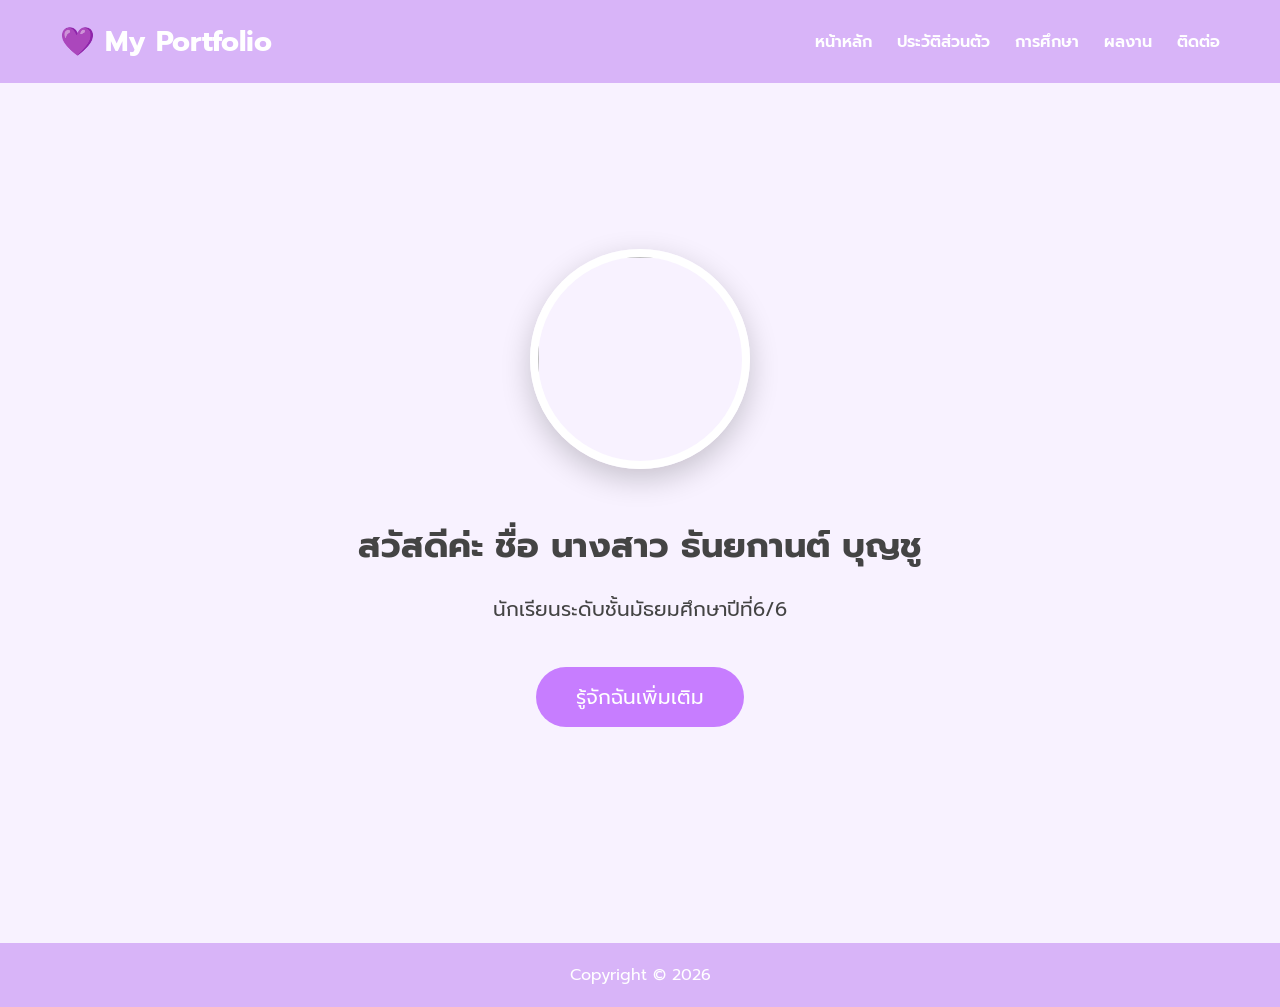
==== index.html @ d2cc7e20 "Update index.html" ====
<!DOCTYPE html>
<html lang="th">
<head>
<meta charset="UTF-8">
<meta name="viewport" content="width=device-width, initial-scale=1.0">
<title>Portfolio | Home</title>
<link rel="preconnect" href="https://fonts.googleapis.com">
<link rel="preconnect" href="https://fonts.gstatic.com" crossorigin>
<link href="https://fonts.googleapis.com/css2?family=Prompt:wght@300;400;600;700&display=swap" rel="stylesheet">
<link rel="stylesheet" href="css/style.css">
</head>
<body>
<header>
<nav class="navbar">
<div class="logo">
💜 My Portfolio
</div>
<ul>
<li><a href="index.html">หน้าหลัก</a></li>
<li><a href="about.html">ประวัติส่วนตัว</a></li>
<li><a href="education.html">การศึกษา</a></li>
<li><a href="projects.html">ผลงาน</a></li>
<li><a href="contact.html">ติดต่อ</a></li>
</ul>
</nav>
</header>
<section class="hero">
<img src="images/profile.jpg" class="profile">
<h2>สวัสดีค่ะ ชื่อ นางสาว ธันยกานต์ บุญชู</h2>
<p>
นักเรียนระดับชั้นมัธยมศึกษาปีที่6/6 
</p>
<a href="about.html" class="button">
รู้จักฉันเพิ่มเติม
</a>
</section>
<footer>
Copyright © 2026
</footer>
<script src="js/script.js"></script>
</body>
</html>
---- css/style.css ----
*{
margin:0;
padding:0;
box-sizing:border-box;
font-family:"Prompt",sans-serif;
}

body{

background:#F8F2FF;

color:#444;

}

.navbar{

display:flex;

justify-content:space-between;

align-items:center;

padding:20px 60px;

background:#D8B4F8;

position:sticky;

top:0;

}

.logo{

font-size:28px;

font-weight:bold;

color:white;

}

.navbar ul{

display:flex;

list-style:none;

}

.navbar li{

margin-left:25px;

}

.navbar a{

text-decoration:none;

color:white;

font-weight:600;

transition:.3s;

}

.navbar a:hover{

color:#5E2B97;

}

.hero{

height:90vh;

display:flex;

flex-direction:column;

justify-content:center;

align-items:center;

text-align:center;

padding:20px;

}

.profile{

width:220px;

height:220px;

border-radius:50%;

border:8px solid white;

box-shadow:0 10px 30px rgba(0,0,0,.2);

margin-bottom:30px;

}

.hero h1{

font-size:55px;

color:#7B2CBF;

}

.hero h2{

margin:20px;

font-size:35px;

}

.hero p{

width:700px;

max-width:90%;

font-size:20px;

line-height:35px;

margin-bottom:40px;

}

.button{

background:#C77DFF;

padding:15px 40px;

border-radius:50px;

color:white;

text-decoration:none;

font-size:20px;

transition:.3s;

}

.button:hover{

background:#9D4EDD;

transform:scale(1.05);

}

footer{

background:#D8B4F8;

padding:20px;

text-align:center;

color:white;

margin-top:50px;

}

@media(max-width:768px){

.navbar{

flex-direction:column;

}

.navbar ul{

margin-top:20px;

flex-direction:column;

text-align:center;

}

.navbar li{

margin:10px;

}

.hero h1{

font-size:40px;

}

.hero h2{

font-size:25px;

}

}
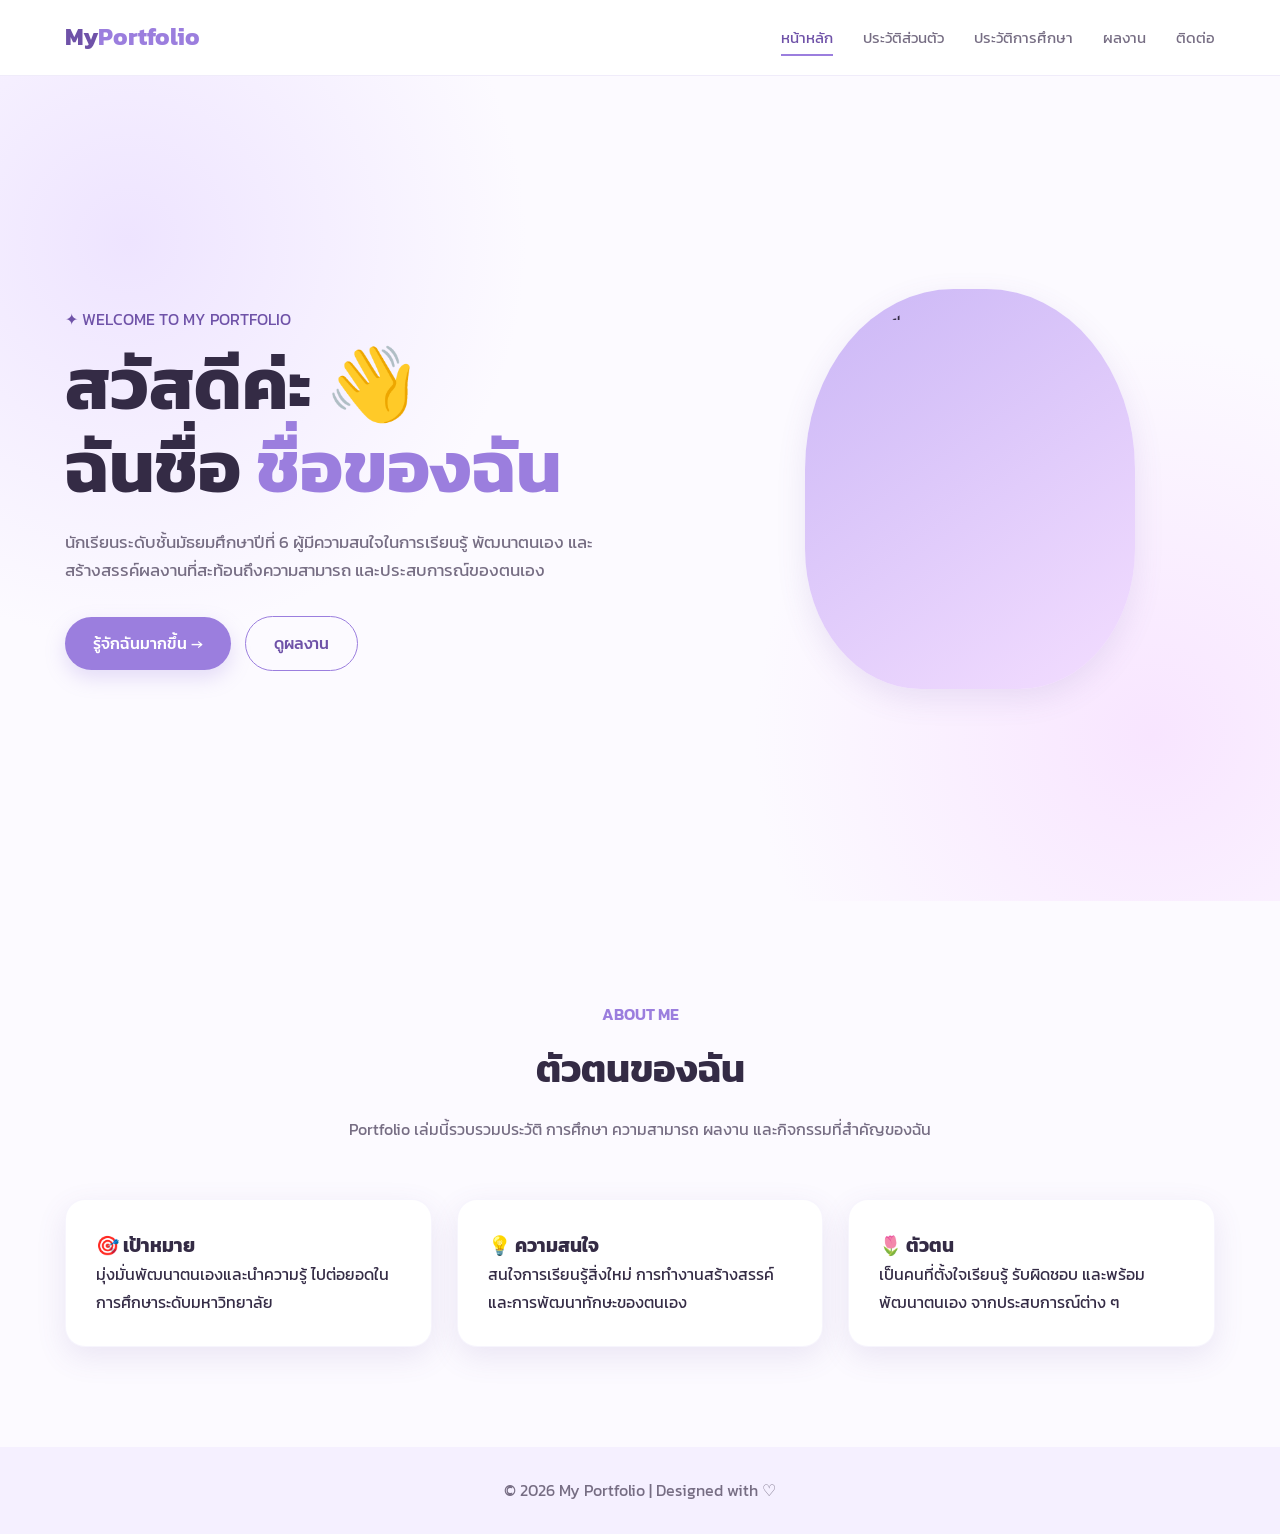
==== commit b26ebcb9: "Update index.html" ====
--- a/index.html
+++ b/index.html
@@ -1,42 +1,255 @@
 <!DOCTYPE html>
 <html lang="th">
+
 <head>
-<meta charset="UTF-8">
-<meta name="viewport" content="width=device-width, initial-scale=1.0">
-<title>Portfolio | Home</title>
-<link rel="preconnect" href="https://fonts.googleapis.com">
-<link rel="preconnect" href="https://fonts.gstatic.com" crossorigin>
-<link href="https://fonts.googleapis.com/css2?family=Prompt:wght@300;400;600;700&display=swap" rel="stylesheet">
-<link rel="stylesheet" href="css/style.css">
+
+    <meta charset="UTF-8">
+
+    <meta
+        name="viewport"
+        content="width=device-width, initial-scale=1.0"
+    >
+
+    <title>Portfolio | ชื่อของฉัน</title>
+
+    <link
+        rel="stylesheet"
+        href="css/style.css"
+    >
+
 </head>
+
+
 <body>
-<header>
-<nav class="navbar">
-<div class="logo">
-💜 My Portfolio
-</div>
-<ul>
-<li><a href="index.html">หน้าหลัก</a></li>
-<li><a href="about.html">ประวัติส่วนตัว</a></li>
-<li><a href="education.html">การศึกษา</a></li>
-<li><a href="projects.html">ผลงาน</a></li>
-<li><a href="contact.html">ติดต่อ</a></li>
-</ul>
-</nav>
+
+
+<!-- ==========================
+     NAVBAR
+=========================== -->
+
+<header class="navbar">
+
+    <div class="container nav-container">
+
+        <a href="index.html" class="logo">
+            My<span>Portfolio</span>
+        </a>
+
+        <ul class="nav-menu">
+
+            <li>
+                <a href="index.html" class="active">
+                    หน้าหลัก
+                </a>
+            </li>
+
+            <li>
+                <a href="profile.html">
+                    ประวัติส่วนตัว
+                </a>
+            </li>
+
+            <li>
+                <a href="education.html">
+                    ประวัติการศึกษา
+                </a>
+            </li>
+
+            <li>
+                <a href="activities.html">
+                    ผลงาน
+                </a>
+            </li>
+
+            <li>
+                <a href="contact.html">
+                    ติดต่อ
+                </a>
+            </li>
+
+        </ul>
+
+    </div>
+
 </header>
+
+
+<!-- ==========================
+     HERO
+=========================== -->
+
+<main>
+
 <section class="hero">
-<img src="images/profile.jpg" class="profile">
-<h2>สวัสดีค่ะ ชื่อ นางสาว ธันยกานต์ บุญชู</h2>
-<p>
-นักเรียนระดับชั้นมัธยมศึกษาปีที่6/6 
-</p>
-<a href="about.html" class="button">
-รู้จักฉันเพิ่มเติม
-</a>
+
+    <div class="container hero-container">
+
+
+        <!-- TEXT -->
+
+        <div class="hero-text">
+
+            <p class="hero-subtitle">
+                ✦ WELCOME TO MY PORTFOLIO
+            </p>
+
+            <h1 class="hero-title">
+
+                สวัสดีค่ะ 👋
+                <br>
+
+                ฉันชื่อ
+                <span>ชื่อของฉัน</span>
+
+            </h1>
+
+            <p class="hero-description">
+
+                นักเรียนระดับชั้นมัธยมศึกษาปีที่ 6
+                ผู้มีความสนใจในการเรียนรู้ พัฒนาตนเอง
+                และสร้างสรรค์ผลงานที่สะท้อนถึงความสามารถ
+                และประสบการณ์ของตนเอง
+
+            </p>
+
+
+            <div>
+
+                <a
+                    href="profile.html"
+                    class="btn"
+                >
+                    รู้จักฉันมากขึ้น →
+                </a>
+
+
+                <a
+                    href="activities.html"
+                    class="btn btn-outline"
+                >
+                    ดูผลงาน
+                </a>
+
+            </div>
+
+        </div>
+
+
+        <!-- PROFILE IMAGE -->
+
+        <div class="hero-image">
+
+            <div class="profile-frame">
+
+                <img
+                    src="images/profile.jpg"
+                    alt="รูปโปรไฟล์"
+                >
+
+            </div>
+
+        </div>
+
+
+    </div>
+
 </section>
+
+
+<!-- ==========================
+     ABOUT PREVIEW
+=========================== -->
+
+<section>
+
+    <div class="container">
+
+        <div class="section-header">
+
+            <span class="section-label">
+                ABOUT ME
+            </span>
+
+            <h2 class="section-title">
+                ตัวตนของฉัน
+            </h2>
+
+            <p class="section-description">
+
+                Portfolio เล่มนี้รวบรวมประวัติ
+                การศึกษา ความสามารถ ผลงาน
+                และกิจกรรมที่สำคัญของฉัน
+
+            </p>
+
+        </div>
+
+
+        <div class="grid-3">
+
+
+            <div class="card">
+
+                <h3>🎯 เป้าหมาย</h3>
+
+                <p>
+                    มุ่งมั่นพัฒนาตนเองและนำความรู้
+                    ไปต่อยอดในการศึกษาระดับมหาวิทยาลัย
+                </p>
+
+            </div>
+
+
+            <div class="card">
+
+                <h3>💡 ความสนใจ</h3>
+
+                <p>
+                    สนใจการเรียนรู้สิ่งใหม่
+                    การทำงานสร้างสรรค์
+                    และการพัฒนาทักษะของตนเอง
+                </p>
+
+            </div>
+
+
+            <div class="card">
+
+                <h3>🌷 ตัวตน</h3>
+
+                <p>
+                    เป็นคนที่ตั้งใจเรียนรู้
+                    รับผิดชอบ และพร้อมพัฒนาตนเอง
+                    จากประสบการณ์ต่าง ๆ
+                </p>
+
+            </div>
+
+
+        </div>
+
+    </div>
+
+</section>
+
+
+</main>
+
+
+<!-- ==========================
+     FOOTER
+=========================== -->
+
 <footer>
-Copyright © 2026
+
+    <p>
+        © 2026 My Portfolio
+        | Designed with ♡
+    </p>
+
 </footer>
-<script src="js/script.js"></script>
+
+
 </body>
+
 </html>
--- a/css/style.css
+++ b/css/style.css
@@ -1,216 +1,659 @@
-*{
-margin:0;
-padding:0;
-box-sizing:border-box;
-font-family:"Prompt",sans-serif;
-}
-
-body{
-
-background:#F8F2FF;
-
-color:#444;
-
-}
-
-.navbar{
-
-display:flex;
-
-justify-content:space-between;
-
-align-items:center;
-
-padding:20px 60px;
-
-background:#D8B4F8;
-
-position:sticky;
-
-top:0;
-
-}
-
-.logo{
-
-font-size:28px;
-
-font-weight:bold;
-
-color:white;
-
-}
-
-.navbar ul{
-
-display:flex;
-
-list-style:none;
-
-}
-
-.navbar li{
-
-margin-left:25px;
-
-}
-
-.navbar a{
-
-text-decoration:none;
-
-color:white;
-
-font-weight:600;
-
-transition:.3s;
-
-}
-
-.navbar a:hover{
-
-color:#5E2B97;
-
-}
-
-.hero{
-
-height:90vh;
-
-display:flex;
-
-flex-direction:column;
-
-justify-content:center;
-
-align-items:center;
-
-text-align:center;
-
-padding:20px;
-
-}
-
-.profile{
-
-width:220px;
-
-height:220px;
-
-border-radius:50%;
-
-border:8px solid white;
-
-box-shadow:0 10px 30px rgba(0,0,0,.2);
-
-margin-bottom:30px;
-
-}
-
-.hero h1{
-
-font-size:55px;
-
-color:#7B2CBF;
-
-}
-
-.hero h2{
-
-margin:20px;
-
-font-size:35px;
-
-}
-
-.hero p{
-
-width:700px;
-
-max-width:90%;
-
-font-size:20px;
-
-line-height:35px;
-
-margin-bottom:40px;
-
-}
-
-.button{
-
-background:#C77DFF;
-
-padding:15px 40px;
-
-border-radius:50px;
-
-color:white;
-
-text-decoration:none;
-
-font-size:20px;
-
-transition:.3s;
-
-}
-
-.button:hover{
-
-background:#9D4EDD;
-
-transform:scale(1.05);
-
-}
-
-footer{
-
-background:#D8B4F8;
-
-padding:20px;
-
-text-align:center;
-
-color:white;
-
-margin-top:50px;
-
-}
-
-@media(max-width:768px){
-
-.navbar{
-
-flex-direction:column;
-
-}
-
-.navbar ul{
-
-margin-top:20px;
-
-flex-direction:column;
-
-text-align:center;
-
-}
-
-.navbar li{
-
-margin:10px;
-
-}
-
-.hero h1{
-
-font-size:40px;
-
-}
-
-.hero h2{
-
-font-size:25px;
-
-}
-
-}
+/* ==============================
+   GOOGLE FONT
+================================ */
+
+@import url('https://fonts.googleapis.com/css2?family=Kanit:wght@300;400;500;600;700&family=Prompt:wght@300;400;500;600;700&display=swap');
+
+
+/* ==============================
+   COLOR VARIABLES
+================================ */
+
+:root {
+    --primary: #9b7ede;
+    --primary-dark: #6f52a8;
+    --secondary: #cbb7f6;
+    --light-purple: #f5f0ff;
+    --soft-pink: #f8eefe;
+
+    --white: #ffffff;
+    --text: #342b45;
+    --text-light: #766d83;
+
+    --shadow: 0 10px 30px rgba(111, 82, 168, 0.12);
+    --radius: 20px;
+}
+
+
+/* ==============================
+   RESET
+================================ */
+
+* {
+    margin: 0;
+    padding: 0;
+    box-sizing: border-box;
+}
+
+html {
+    scroll-behavior: smooth;
+}
+
+body {
+    font-family: 'Kanit', sans-serif;
+    background: #fcfaff;
+    color: var(--text);
+    line-height: 1.7;
+}
+
+a {
+    text-decoration: none;
+    color: inherit;
+}
+
+img {
+    max-width: 100%;
+    display: block;
+}
+
+
+/* ==============================
+   CONTAINER
+================================ */
+
+.container {
+    width: 90%;
+    max-width: 1150px;
+    margin: auto;
+}
+
+
+/* ==============================
+   NAVBAR
+================================ */
+
+.navbar {
+    position: sticky;
+    top: 0;
+    z-index: 1000;
+
+    background: rgba(255, 255, 255, 0.88);
+    backdrop-filter: blur(15px);
+
+    border-bottom: 1px solid rgba(155, 126, 222, 0.15);
+}
+
+.nav-container {
+    height: 75px;
+
+    display: flex;
+    align-items: center;
+    justify-content: space-between;
+}
+
+.logo {
+    font-size: 1.5rem;
+    font-weight: 700;
+    color: var(--primary-dark);
+}
+
+.logo span {
+    color: var(--primary);
+}
+
+.nav-menu {
+    display: flex;
+    gap: 30px;
+    list-style: none;
+}
+
+.nav-menu a {
+    position: relative;
+
+    font-size: 0.95rem;
+    color: var(--text-light);
+
+    transition: 0.3s;
+}
+
+.nav-menu a:hover,
+.nav-menu a.active {
+    color: var(--primary-dark);
+}
+
+.nav-menu a::after {
+    content: "";
+
+    position: absolute;
+    left: 0;
+    bottom: -7px;
+
+    width: 0;
+    height: 2px;
+
+    background: var(--primary);
+
+    transition: 0.3s;
+}
+
+.nav-menu a:hover::after,
+.nav-menu a.active::after {
+    width: 100%;
+}
+
+
+/* ==============================
+   HERO
+================================ */
+
+.hero {
+    min-height: calc(100vh - 75px);
+
+    display: flex;
+    align-items: center;
+
+    background:
+        radial-gradient(circle at 10% 20%, #eee4ff 0%, transparent 30%),
+        radial-gradient(circle at 90% 80%, #f8e5ff 0%, transparent 30%);
+
+    overflow: hidden;
+}
+
+.hero-container {
+    display: grid;
+    grid-template-columns: 1.1fr 0.9fr;
+    align-items: center;
+    gap: 60px;
+}
+
+.hero-text {
+    animation: fadeUp 1s ease;
+}
+
+.hero-subtitle {
+    color: var(--primary-dark);
+    font-size: 1rem;
+    margin-bottom: 10px;
+}
+
+.hero-title {
+    font-size: clamp(2.5rem, 6vw, 4.5rem);
+    line-height: 1.15;
+    margin-bottom: 20px;
+}
+
+.hero-title span {
+    color: var(--primary);
+}
+
+.hero-description {
+    max-width: 600px;
+
+    color: var(--text-light);
+    font-size: 1.05rem;
+
+    margin-bottom: 30px;
+}
+
+
+/* ==============================
+   BUTTON
+================================ */
+
+.btn {
+    display: inline-flex;
+    align-items: center;
+    justify-content: center;
+
+    padding: 13px 28px;
+
+    border-radius: 50px;
+
+    background: var(--primary);
+    color: white;
+
+    font-weight: 500;
+
+    box-shadow: 0 8px 20px rgba(155, 126, 222, 0.25);
+
+    transition: 0.3s;
+}
+
+.btn:hover {
+    transform: translateY(-4px);
+
+    background: var(--primary-dark);
+
+    box-shadow: 0 12px 25px rgba(111, 82, 168, 0.25);
+}
+
+.btn-outline {
+    margin-left: 10px;
+
+    background: transparent;
+    color: var(--primary-dark);
+
+    border: 1px solid var(--primary);
+    box-shadow: none;
+}
+
+
+/* ==============================
+   PROFILE IMAGE
+================================ */
+
+.hero-image {
+    display: flex;
+    justify-content: center;
+
+    animation: float 4s ease-in-out infinite;
+}
+
+.profile-frame {
+    width: 330px;
+    height: 400px;
+
+    padding: 12px;
+
+    border-radius: 45% 45% 35% 35%;
+
+    background: linear-gradient(
+        145deg,
+        #cbb7f6,
+        #f3ddff
+    );
+
+    box-shadow: var(--shadow);
+}
+
+.profile-frame img {
+    width: 100%;
+    height: 100%;
+
+    object-fit: cover;
+
+    border-radius: inherit;
+}
+
+
+/* ==============================
+   SECTION
+================================ */
+
+section {
+    padding: 100px 0;
+}
+
+.section-header {
+    text-align: center;
+
+    max-width: 700px;
+
+    margin: 0 auto 55px;
+}
+
+.section-label {
+    color: var(--primary);
+    font-weight: 600;
+}
+
+.section-title {
+    font-size: 2.4rem;
+    margin: 8px 0 15px;
+}
+
+.section-description {
+    color: var(--text-light);
+}
+
+
+/* ==============================
+   CARDS
+================================ */
+
+.card {
+    background: var(--white);
+
+    padding: 30px;
+
+    border-radius: var(--radius);
+
+    box-shadow: var(--shadow);
+
+    border: 1px solid rgba(155, 126, 222, 0.08);
+
+    transition: 0.3s;
+}
+
+.card:hover {
+    transform: translateY(-8px);
+
+    box-shadow:
+        0 20px 40px rgba(111, 82, 168, 0.15);
+}
+
+
+/* ==============================
+   GRID
+================================ */
+
+.grid-2 {
+    display: grid;
+    grid-template-columns: repeat(2, 1fr);
+    gap: 25px;
+}
+
+.grid-3 {
+    display: grid;
+    grid-template-columns: repeat(3, 1fr);
+    gap: 25px;
+}
+
+
+/* ==============================
+   TAG
+================================ */
+
+.tag {
+    display: inline-block;
+
+    padding: 5px 13px;
+
+    margin: 4px;
+
+    border-radius: 50px;
+
+    background: var(--light-purple);
+
+    color: var(--primary-dark);
+
+    font-size: 0.85rem;
+}
+
+
+/* ==============================
+   ACTIVITY CARD
+================================ */
+
+.activity-card {
+    overflow: hidden;
+    padding: 0;
+}
+
+.activity-image {
+    width: 100%;
+    height: 220px;
+
+    object-fit: cover;
+}
+
+.activity-content {
+    padding: 25px;
+}
+
+.activity-content h3 {
+    margin-bottom: 10px;
+}
+
+.activity-content p {
+    color: var(--text-light);
+}
+
+
+/* ==============================
+   TIMELINE
+================================ */
+
+.timeline {
+    position: relative;
+
+    max-width: 850px;
+
+    margin: auto;
+}
+
+.timeline::before {
+    content: "";
+
+    position: absolute;
+
+    left: 50%;
+    top: 0;
+
+    width: 3px;
+    height: 100%;
+
+    background: var(--secondary);
+
+    transform: translateX(-50%);
+}
+
+.timeline-item {
+    position: relative;
+
+    width: 50%;
+
+    padding: 20px 40px;
+}
+
+.timeline-item:nth-child(odd) {
+    left: 0;
+    text-align: right;
+}
+
+.timeline-item:nth-child(even) {
+    left: 50%;
+}
+
+.timeline-dot {
+    position: absolute;
+
+    top: 30px;
+
+    width: 15px;
+    height: 15px;
+
+    background: var(--primary);
+
+    border-radius: 50%;
+
+    box-shadow: 0 0 0 6px var(--light-purple);
+}
+
+.timeline-item:nth-child(odd) .timeline-dot {
+    right: -7px;
+}
+
+.timeline-item:nth-child(even) .timeline-dot {
+    left: -7px;
+}
+
+
+/* ==============================
+   CONTACT
+================================ */
+
+.contact-box {
+    display: grid;
+
+    grid-template-columns: repeat(2, 1fr);
+
+    gap: 25px;
+}
+
+.contact-item {
+    display: flex;
+
+    align-items: center;
+
+    gap: 18px;
+
+    padding: 22px;
+
+    background: white;
+
+    border-radius: var(--radius);
+
+    box-shadow: var(--shadow);
+
+    transition: 0.3s;
+}
+
+.contact-item:hover {
+    transform: translateY(-5px);
+}
+
+.contact-icon {
+    width: 55px;
+    height: 55px;
+
+    display: flex;
+    align-items: center;
+    justify-content: center;
+
+    border-radius: 15px;
+
+    background: var(--light-purple);
+
+    color: var(--primary-dark);
+
+    font-size: 1.4rem;
+}
+
+
+/* ==============================
+   FOOTER
+================================ */
+
+footer {
+    padding: 30px 0;
+
+    text-align: center;
+
+    background: var(--light-purple);
+
+    color: var(--text-light);
+}
+
+
+/* ==============================
+   ANIMATION
+================================ */
+
+@keyframes fadeUp {
+
+    from {
+        opacity: 0;
+        transform: translateY(30px);
+    }
+
+    to {
+        opacity: 1;
+        transform: translateY(0);
+    }
+
+}
+
+@keyframes float {
+
+    0%,
+    100% {
+        transform: translateY(0);
+    }
+
+    50% {
+        transform: translateY(-12px);
+    }
+
+}
+
+
+/* ==============================
+   RESPONSIVE
+================================ */
+
+@media (max-width: 850px) {
+
+    .nav-menu {
+        gap: 15px;
+    }
+
+    .hero-container {
+        grid-template-columns: 1fr;
+
+        text-align: center;
+    }
+
+    .hero-description {
+        margin-left: auto;
+        margin-right: auto;
+    }
+
+    .hero-image {
+        order: -1;
+    }
+
+    .grid-3 {
+        grid-template-columns: 1fr;
+    }
+
+    .grid-2 {
+        grid-template-columns: 1fr;
+    }
+
+    .contact-box {
+        grid-template-columns: 1fr;
+    }
+
+    .timeline::before {
+        left: 10px;
+    }
+
+    .timeline-item {
+        width: 100%;
+        left: 0 !important;
+
+        text-align: left !important;
+
+        padding-left: 40px;
+    }
+
+    .timeline-dot {
+        left: 3px !important;
+    }
+
+}
+
+
+@media (max-width: 600px) {
+
+    .nav-container {
+        height: auto;
+
+        padding: 15px 0;
+
+        flex-direction: column;
+
+        gap: 10px;
+    }
+
+    .nav-menu {
+        flex-wrap: wrap;
+        justify-content: center;
+    }
+
+    .profile-frame {
+        width: 260px;
+        height: 320px;
+    }
+
+    .hero-title {
+        font-size: 2.5rem;
+    }
+
+    section {
+        padding: 70px 0;
+    }
+
+}
+}
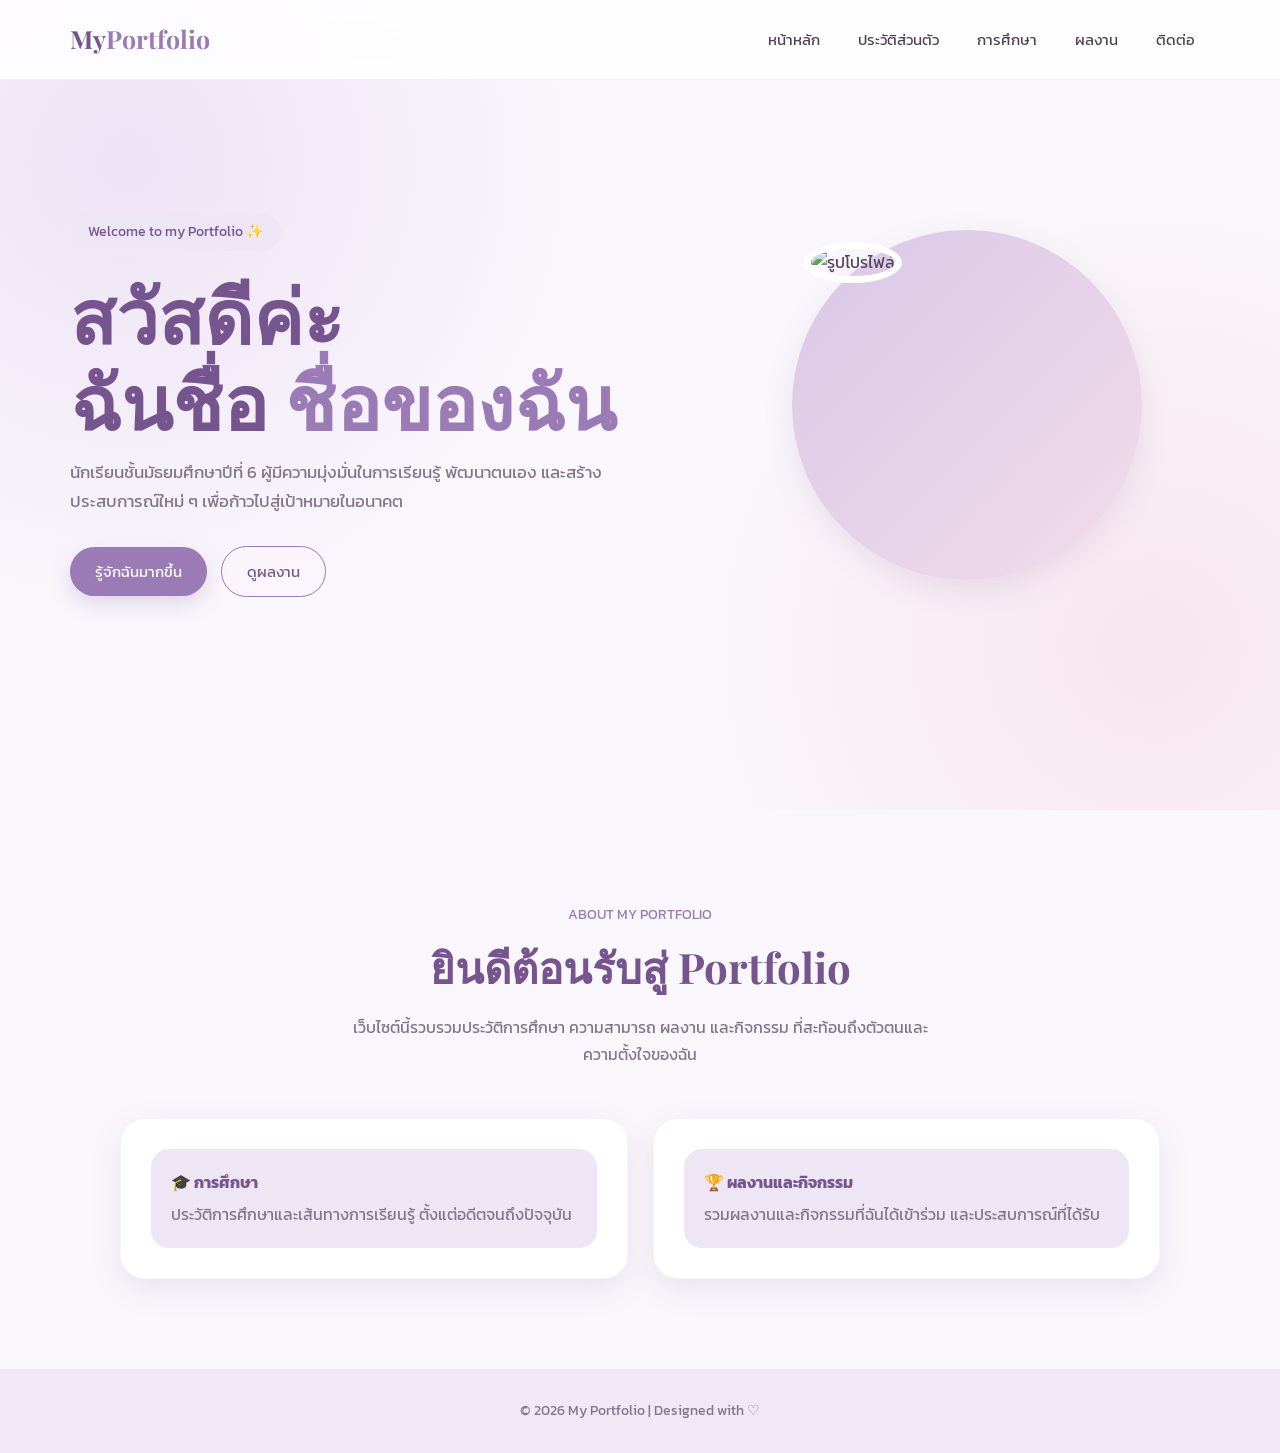
==== commit 6ad0122e: "Update index.html" ====
--- a/index.html
+++ b/index.html
@@ -23,123 +23,126 @@
 <body>
 
 
-<!-- ==========================
+<!-- ==============================
      NAVBAR
-=========================== -->
+============================== -->
 
 <header class="navbar">
 
-    <div class="container nav-container">
+    <div class="nav-container">
 
         <a href="index.html" class="logo">
             My<span>Portfolio</span>
         </a>
 
-        <ul class="nav-menu">
-
-            <li>
-                <a href="index.html" class="active">
-                    หน้าหลัก
-                </a>
-            </li>
-
-            <li>
-                <a href="profile.html">
-                    ประวัติส่วนตัว
-                </a>
-            </li>
-
-            <li>
-                <a href="education.html">
-                    ประวัติการศึกษา
-                </a>
-            </li>
-
-            <li>
-                <a href="activities.html">
-                    ผลงาน
-                </a>
-            </li>
-
-            <li>
-                <a href="contact.html">
-                    ติดต่อ
-                </a>
-            </li>
-
-        </ul>
+        <nav>
+
+            <ul class="nav-menu">
+
+                <li>
+                    <a href="index.html">
+                        หน้าหลัก
+                    </a>
+                </li>
+
+                <li>
+                    <a href="profile.html">
+                        ประวัติส่วนตัว
+                    </a>
+                </li>
+
+                <li>
+                    <a href="education.html">
+                        การศึกษา
+                    </a>
+                </li>
+
+                <li>
+                    <a href="activities.html">
+                        ผลงาน
+                    </a>
+                </li>
+
+                <li>
+                    <a href="contact.html">
+                        ติดต่อ
+                    </a>
+                </li>
+
+            </ul>
+
+        </nav>
 
     </div>
 
 </header>
 
 
-<!-- ==========================
+
+<!-- ==============================
      HERO
-=========================== -->
+============================== -->
 
 <main>
 
 <section class="hero">
 
-    <div class="container hero-container">
+    <div class="hero-container">
 
 
         <!-- TEXT -->
 
         <div class="hero-text">
 
-            <p class="hero-subtitle">
-                ✦ WELCOME TO MY PORTFOLIO
-            </p>
-
-            <h1 class="hero-title">
-
-                สวัสดีค่ะ 👋
-                <br>
+            <span class="hero-small">
+                Welcome to my Portfolio ✨
+            </span>
+
+
+            <h1>
+
+                สวัสดีค่ะ<br>
 
                 ฉันชื่อ
                 <span>ชื่อของฉัน</span>
 
             </h1>
 
-            <p class="hero-description">
-
-                นักเรียนระดับชั้นมัธยมศึกษาปีที่ 6
-                ผู้มีความสนใจในการเรียนรู้ พัฒนาตนเอง
-                และสร้างสรรค์ผลงานที่สะท้อนถึงความสามารถ
-                และประสบการณ์ของตนเอง
+
+            <p>
+
+                นักเรียนชั้นมัธยมศึกษาปีที่ 6
+                ผู้มีความมุ่งมั่นในการเรียนรู้
+                พัฒนาตนเอง และสร้างประสบการณ์ใหม่ ๆ
+                เพื่อก้าวไปสู่เป้าหมายในอนาคต
 
             </p>
 
 
-            <div>
-
-                <a
-                    href="profile.html"
-                    class="btn"
-                >
-                    รู้จักฉันมากขึ้น →
-                </a>
-
-
-                <a
-                    href="activities.html"
-                    class="btn btn-outline"
-                >
-                    ดูผลงาน
-                </a>
-
-            </div>
-
-        </div>
+            <a
+                href="profile.html"
+                class="btn btn-primary"
+            >
+                รู้จักฉันมากขึ้น
+            </a>
+
+
+            <a
+                href="activities.html"
+                class="btn btn-outline"
+            >
+                ดูผลงาน
+            </a>
+
+        </div>
+
 
 
         <!-- PROFILE IMAGE -->
 
         <div class="hero-image">
 
-            <div class="profile-frame">
+            <div class="profile-circle">
 
                 <img
                     src="images/profile.jpg"
@@ -156,91 +159,78 @@
 </section>
 
 
-<!-- ==========================
-     ABOUT PREVIEW
-=========================== -->
-
-<section>
-
-    <div class="container">
-
-        <div class="section-header">
-
-            <span class="section-label">
-                ABOUT ME
-            </span>
-
-            <h2 class="section-title">
-                ตัวตนของฉัน
-            </h2>
-
-            <p class="section-description">
-
-                Portfolio เล่มนี้รวบรวมประวัติ
-                การศึกษา ความสามารถ ผลงาน
-                และกิจกรรมที่สำคัญของฉัน
-
-            </p>
-
-        </div>
-
-
-        <div class="grid-3">
-
-
-            <div class="card">
-
-                <h3>🎯 เป้าหมาย</h3>
+
+<!-- ==============================
+     INTRODUCTION
+============================== -->
+
+<section class="section">
+
+    <div class="section-title">
+
+        <small>ABOUT MY PORTFOLIO</small>
+
+        <h2>
+            ยินดีต้อนรับสู่ Portfolio
+        </h2>
+
+        <p>
+            เว็บไซต์นี้รวบรวมประวัติการศึกษา
+            ความสามารถ ผลงาน และกิจกรรม
+            ที่สะท้อนถึงตัวตนและความตั้งใจของฉัน
+        </p>
+
+    </div>
+
+
+    <div class="info-grid">
+
+
+        <div class="card">
+
+            <div class="info-item">
+
+                <h4>🎓 การศึกษา</h4>
 
                 <p>
-                    มุ่งมั่นพัฒนาตนเองและนำความรู้
-                    ไปต่อยอดในการศึกษาระดับมหาวิทยาลัย
+                    ประวัติการศึกษาและเส้นทางการเรียนรู้
+                    ตั้งแต่อดีตจนถึงปัจจุบัน
                 </p>
 
             </div>
 
-
-            <div class="card">
-
-                <h3>💡 ความสนใจ</h3>
+        </div>
+
+
+        <div class="card">
+
+            <div class="info-item">
+
+                <h4>🏆 ผลงานและกิจกรรม</h4>
 
                 <p>
-                    สนใจการเรียนรู้สิ่งใหม่
-                    การทำงานสร้างสรรค์
-                    และการพัฒนาทักษะของตนเอง
+                    รวมผลงานและกิจกรรมที่ฉันได้เข้าร่วม
+                    และประสบการณ์ที่ได้รับ
                 </p>
 
             </div>
 
-
-            <div class="card">
-
-                <h3>🌷 ตัวตน</h3>
-
-                <p>
-                    เป็นคนที่ตั้งใจเรียนรู้
-                    รับผิดชอบ และพร้อมพัฒนาตนเอง
-                    จากประสบการณ์ต่าง ๆ
-                </p>
-
-            </div>
-
-
-        </div>
+        </div>
+
 
     </div>
 
 </section>
 
-
 </main>
 
 
-<!-- ==========================
+
+<!-- ==============================
      FOOTER
-=========================== -->
-
-<footer>
+============================== -->
+
+<footer class="footer">
 
     <p>
         © 2026 My Portfolio
@@ -250,6 +240,9 @@
 </footer>
 
 
+
+<script src="js/script.js"></script>
+
 </body>
 
 </html>
--- a/css/style.css
+++ b/css/style.css
@@ -1,90 +1,70 @@
-/* ==============================
-   GOOGLE FONT
-================================ */
-
-@import url('https://fonts.googleapis.com/css2?family=Kanit:wght@300;400;500;600;700&family=Prompt:wght@300;400;500;600;700&display=swap');
-
-
-/* ==============================
-   COLOR VARIABLES
-================================ */
-
-:root {
-    --primary: #9b7ede;
-    --primary-dark: #6f52a8;
-    --secondary: #cbb7f6;
-    --light-purple: #f5f0ff;
-    --soft-pink: #f8eefe;
-
-    --white: #ffffff;
-    --text: #342b45;
-    --text-light: #766d83;
-
-    --shadow: 0 10px 30px rgba(111, 82, 168, 0.12);
-    --radius: 20px;
-}
-
-
-/* ==============================
-   RESET
-================================ */
+/* ========================================
+   PORTFOLIO WEBSITE
+   Pastel Purple Theme
+======================================== */
+
+/* ---------- Google Font ---------- */
+
+@import url('https://fonts.googleapis.com/css2?family=Kanit:wght@300;400;500;600&family=Playfair+Display:wght@500;600;700&display=swap');
+
+
+/* ---------- Basic Settings ---------- */
 
 * {
     margin: 0;
     padding: 0;
     box-sizing: border-box;
-}
-
-html {
     scroll-behavior: smooth;
+}
+
+:root {
+    --purple-dark: #76558f;
+    --purple: #9b7bb5;
+    --purple-light: #cbb8dc;
+    --lavender: #eee6f5;
+    --pink: #f4ddea;
+    --white: #ffffff;
+    --text: #4f4357;
+    --text-light: #81758a;
+    --shadow: 0 10px 30px rgba(118, 85, 143, 0.12);
 }
 
 body {
     font-family: 'Kanit', sans-serif;
-    background: #fcfaff;
+    background: #faf7fc;
     color: var(--text);
     line-height: 1.7;
 }
 
-a {
-    text-decoration: none;
-    color: inherit;
-}
-
-img {
-    max-width: 100%;
-    display: block;
-}
-
-
-/* ==============================
-   CONTAINER
-================================ */
-
-.container {
-    width: 90%;
-    max-width: 1150px;
+
+/* ---------- Selection ---------- */
+
+::selection {
+    background: var(--purple-light);
+    color: var(--purple-dark);
+}
+
+
+/* ---------- Navbar ---------- */
+
+.navbar {
+    position: fixed;
+    top: 0;
+    left: 0;
+    width: 100%;
+    z-index: 1000;
+
+    background: rgba(255, 255, 255, 0.85);
+    backdrop-filter: blur(15px);
+
+    border-bottom: 1px solid rgba(155, 123, 181, 0.12);
+}
+
+.nav-container {
+    max-width: 1200px;
     margin: auto;
-}
-
-
-/* ==============================
-   NAVBAR
-================================ */
-
-.navbar {
-    position: sticky;
-    top: 0;
-    z-index: 1000;
-
-    background: rgba(255, 255, 255, 0.88);
-    backdrop-filter: blur(15px);
-
-    border-bottom: 1px solid rgba(155, 126, 222, 0.15);
-}
-
-.nav-container {
-    height: 75px;
+
+    padding: 18px 30px;
 
     display: flex;
     align-items: center;
@@ -92,77 +72,107 @@
 }
 
 .logo {
-    font-size: 1.5rem;
+    font-family: 'Playfair Display', serif;
+    font-size: 25px;
     font-weight: 700;
-    color: var(--primary-dark);
+
+    color: var(--purple-dark);
+    text-decoration: none;
 }
 
 .logo span {
-    color: var(--primary);
+    color: var(--purple);
 }
 
 .nav-menu {
     display: flex;
-    gap: 30px;
     list-style: none;
+    gap: 8px;
 }
 
 .nav-menu a {
     position: relative;
 
-    font-size: 0.95rem;
-    color: var(--text-light);
-
+    padding: 8px 15px;
+
+    text-decoration: none;
+    color: var(--text);
+
+    font-size: 15px;
+
+    transition: 0.3s;
+}
+
+.nav-menu a::after {
+    content: "";
+
+    position: absolute;
+    bottom: 0;
+    left: 50%;
+
+    width: 0;
+    height: 2px;
+
+    background: var(--purple);
+
+    transform: translateX(-50%);
     transition: 0.3s;
 }
 
 .nav-menu a:hover,
 .nav-menu a.active {
-    color: var(--primary-dark);
-}
-
-.nav-menu a::after {
-    content: "";
-
-    position: absolute;
-    left: 0;
-    bottom: -7px;
-
-    width: 0;
-    height: 2px;
-
-    background: var(--primary);
-
-    transition: 0.3s;
+    color: var(--purple-dark);
 }
 
 .nav-menu a:hover::after,
 .nav-menu a.active::after {
-    width: 100%;
-}
-
-
-/* ==============================
-   HERO
-================================ */
+    width: 60%;
+}
+
+
+/* ---------- Page ---------- */
+
+.page {
+    padding-top: 100px;
+    min-height: 100vh;
+}
+
+
+/* ---------- Hero ---------- */
 
 .hero {
-    min-height: calc(100vh - 75px);
+    min-height: 90vh;
 
     display: flex;
     align-items: center;
 
+    position: relative;
+    overflow: hidden;
+
     background:
-        radial-gradient(circle at 10% 20%, #eee4ff 0%, transparent 30%),
-        radial-gradient(circle at 90% 80%, #f8e5ff 0%, transparent 30%);
-
-    overflow: hidden;
+        radial-gradient(
+            circle at 10% 20%,
+            #eee3f5 0%,
+            transparent 35%
+        ),
+        radial-gradient(
+            circle at 90% 80%,
+            #f7e5ef 0%,
+            transparent 35%
+        );
 }
 
 .hero-container {
+    max-width: 1200px;
+    width: 100%;
+
+    margin: auto;
+    padding: 60px 30px;
+
     display: grid;
     grid-template-columns: 1.1fr 0.9fr;
     align-items: center;
+
     gap: 60px;
 }
 
@@ -170,221 +180,337 @@
     animation: fadeUp 1s ease;
 }
 
-.hero-subtitle {
-    color: var(--primary-dark);
-    font-size: 1rem;
-    margin-bottom: 10px;
-}
-
-.hero-title {
-    font-size: clamp(2.5rem, 6vw, 4.5rem);
+.hero-small {
+    display: inline-block;
+
+    padding: 7px 18px;
+
+    margin-bottom: 20px;
+
+    background: var(--lavender);
+
+    color: var(--purple-dark);
+
+    border-radius: 30px;
+
+    font-size: 14px;
+}
+
+.hero h1 {
+    font-family: 'Playfair Display', serif;
+
+    font-size: clamp(45px, 6vw, 75px);
+
     line-height: 1.15;
-    margin-bottom: 20px;
-}
-
-.hero-title span {
-    color: var(--primary);
-}
-
-.hero-description {
-    max-width: 600px;
+
+    color: var(--purple-dark);
+
+    margin-bottom: 15px;
+}
+
+.hero h1 span {
+    color: var(--purple);
+}
+
+.hero p {
+    max-width: 550px;
 
     color: var(--text-light);
-    font-size: 1.05rem;
+
+    font-size: 17px;
 
     margin-bottom: 30px;
 }
 
 
-/* ==============================
-   BUTTON
-================================ */
+/* ---------- Buttons ---------- */
 
 .btn {
-    display: inline-flex;
-    align-items: center;
-    justify-content: center;
-
-    padding: 13px 28px;
-
-    border-radius: 50px;
-
-    background: var(--primary);
+    display: inline-block;
+
+    padding: 12px 25px;
+
+    border-radius: 30px;
+
+    text-decoration: none;
+
+    font-size: 15px;
+
+    transition: 0.3s;
+
+    cursor: pointer;
+}
+
+.btn-primary {
+    background: var(--purple);
+
     color: white;
 
-    font-weight: 500;
-
-    box-shadow: 0 8px 20px rgba(155, 126, 222, 0.25);
-
-    transition: 0.3s;
-}
-
-.btn:hover {
-    transform: translateY(-4px);
-
-    background: var(--primary-dark);
-
-    box-shadow: 0 12px 25px rgba(111, 82, 168, 0.25);
+    box-shadow: 0 8px 20px rgba(155, 123, 181, 0.25);
+}
+
+.btn-primary:hover {
+    background: var(--purple-dark);
+
+    transform: translateY(-3px);
+
+    box-shadow: 0 12px 25px rgba(118, 85, 143, 0.25);
 }
 
 .btn-outline {
+    border: 1px solid var(--purple);
+
+    color: var(--purple-dark);
+
     margin-left: 10px;
-
-    background: transparent;
-    color: var(--primary-dark);
-
-    border: 1px solid var(--primary);
-    box-shadow: none;
-}
-
-
-/* ==============================
-   PROFILE IMAGE
-================================ */
+}
+
+.btn-outline:hover {
+    background: var(--lavender);
+
+    transform: translateY(-3px);
+}
+
+
+/* ---------- Profile Image ---------- */
 
 .hero-image {
     display: flex;
     justify-content: center;
 
-    animation: float 4s ease-in-out infinite;
-}
-
-.profile-frame {
-    width: 330px;
-    height: 400px;
+    animation: fadeIn 1.2s ease;
+}
+
+.profile-circle {
+    width: 350px;
+    height: 350px;
+
+    border-radius: 50%;
 
     padding: 12px;
 
-    border-radius: 45% 45% 35% 35%;
-
     background: linear-gradient(
-        145deg,
-        #cbb7f6,
-        #f3ddff
+        135deg,
+        #d9c7e7,
+        #f2dce9
     );
 
     box-shadow: var(--shadow);
-}
-
-.profile-frame img {
+
+    position: relative;
+}
+
+.profile-circle img {
     width: 100%;
     height: 100%;
 
     object-fit: cover;
 
-    border-radius: inherit;
-}
-
-
-/* ==============================
-   SECTION
-================================ */
-
-section {
-    padding: 100px 0;
-}
-
-.section-header {
+    border-radius: 50%;
+
+    border: 7px solid white;
+}
+
+
+/* ---------- Section ---------- */
+
+.section {
+    max-width: 1100px;
+
+    margin: auto;
+
+    padding: 90px 30px;
+}
+
+.section-title {
     text-align: center;
 
-    max-width: 700px;
-
-    margin: 0 auto 55px;
-}
-
-.section-label {
-    color: var(--primary);
-    font-weight: 600;
-}
-
-.section-title {
-    font-size: 2.4rem;
-    margin: 8px 0 15px;
-}
-
-.section-description {
+    margin-bottom: 50px;
+}
+
+.section-title small {
+    color: var(--purple);
+
+    font-size: 14px;
+}
+
+.section-title h2 {
+    font-family: 'Playfair Display', serif;
+
+    font-size: 42px;
+
+    color: var(--purple-dark);
+
+    margin-top: 5px;
+}
+
+.section-title p {
     color: var(--text-light);
-}
-
-
-/* ==============================
-   CARDS
-================================ */
+
+    max-width: 600px;
+
+    margin: 10px auto;
+}
+
+
+/* ---------- Cards ---------- */
 
 .card {
-    background: var(--white);
+    background: rgba(255, 255, 255, 0.9);
+
+    border-radius: 25px;
 
     padding: 30px;
 
-    border-radius: var(--radius);
-
     box-shadow: var(--shadow);
 
-    border: 1px solid rgba(155, 126, 222, 0.08);
-
-    transition: 0.3s;
+    border: 1px solid rgba(155, 123, 181, 0.08);
+
+    transition: 0.4s;
 }
 
 .card:hover {
-    transform: translateY(-8px);
+    transform: translateY(-7px);
 
     box-shadow:
-        0 20px 40px rgba(111, 82, 168, 0.15);
-}
-
-
-/* ==============================
-   GRID
-================================ */
-
-.grid-2 {
+        0 18px 40px rgba(118, 85, 143, 0.15);
+}
+
+
+/* ---------- Information Grid ---------- */
+
+.info-grid {
     display: grid;
+
     grid-template-columns: repeat(2, 1fr);
+
     gap: 25px;
 }
 
-.grid-3 {
+.info-item {
+    padding: 20px;
+
+    background: var(--lavender);
+
+    border-radius: 18px;
+}
+
+.info-item h4 {
+    color: var(--purple-dark);
+
+    margin-bottom: 5px;
+}
+
+.info-item p {
+    color: var(--text-light);
+}
+
+
+/* ---------- Education ---------- */
+
+.timeline {
+    position: relative;
+
+    max-width: 800px;
+
+    margin: auto;
+}
+
+.timeline::before {
+    content: "";
+
+    position: absolute;
+
+    left: 20px;
+    top: 0;
+    bottom: 0;
+
+    width: 2px;
+
+    background: var(--purple-light);
+}
+
+.timeline-item {
+    position: relative;
+
+    padding-left: 65px;
+
+    margin-bottom: 35px;
+}
+
+.timeline-dot {
+    position: absolute;
+
+    left: 10px;
+    top: 5px;
+
+    width: 22px;
+    height: 22px;
+
+    border-radius: 50%;
+
+    background: var(--purple);
+
+    border: 5px solid var(--lavender);
+}
+
+.timeline-content {
+    background: white;
+
+    padding: 25px;
+
+    border-radius: 20px;
+
+    box-shadow: var(--shadow);
+}
+
+.timeline-content h3 {
+    color: var(--purple-dark);
+
+    margin-bottom: 5px;
+}
+
+.timeline-content .year {
+    color: var(--purple);
+
+    font-size: 14px;
+}
+
+
+/* ---------- Activity ---------- */
+
+.activity-grid {
     display: grid;
+
     grid-template-columns: repeat(3, 1fr);
+
     gap: 25px;
 }
-
-
-/* ==============================
-   TAG
-================================ */
-
-.tag {
-    display: inline-block;
-
-    padding: 5px 13px;
-
-    margin: 4px;
-
-    border-radius: 50px;
-
-    background: var(--light-purple);
-
-    color: var(--primary-dark);
-
-    font-size: 0.85rem;
-}
-
-
-/* ==============================
-   ACTIVITY CARD
-================================ */
 
 .activity-card {
     overflow: hidden;
+
     padding: 0;
 }
 
 .activity-image {
     width: 100%;
-    height: 220px;
+    height: 230px;
+
+    overflow: hidden;
+}
+
+.activity-image img {
+    width: 100%;
+    height: 100%;
 
     object-fit: cover;
+
+    transition: 0.5s;
+}
+
+.activity-card:hover img {
+    transform: scale(1.08);
 }
 
 .activity-content {
@@ -392,115 +518,58 @@
 }
 
 .activity-content h3 {
-    margin-bottom: 10px;
+    color: var(--purple-dark);
+
+    margin-bottom: 8px;
 }
 
 .activity-content p {
     color: var(--text-light);
-}
-
-
-/* ==============================
-   TIMELINE
-================================ */
-
-.timeline {
-    position: relative;
-
-    max-width: 850px;
+
+    font-size: 14px;
+}
+
+
+/* ---------- Contact ---------- */
+
+.contact-grid {
+    display: grid;
+
+    grid-template-columns: repeat(2, 1fr);
+
+    gap: 25px;
+
+    max-width: 900px;
 
     margin: auto;
 }
 
-.timeline::before {
-    content: "";
-
-    position: absolute;
-
-    left: 50%;
-    top: 0;
-
-    width: 3px;
-    height: 100%;
-
-    background: var(--secondary);
-
-    transform: translateX(-50%);
-}
-
-.timeline-item {
-    position: relative;
-
-    width: 50%;
-
-    padding: 20px 40px;
-}
-
-.timeline-item:nth-child(odd) {
-    left: 0;
-    text-align: right;
-}
-
-.timeline-item:nth-child(even) {
-    left: 50%;
-}
-
-.timeline-dot {
-    position: absolute;
-
-    top: 30px;
-
-    width: 15px;
-    height: 15px;
-
-    background: var(--primary);
-
-    border-radius: 50%;
-
-    box-shadow: 0 0 0 6px var(--light-purple);
-}
-
-.timeline-item:nth-child(odd) .timeline-dot {
-    right: -7px;
-}
-
-.timeline-item:nth-child(even) .timeline-dot {
-    left: -7px;
-}
-
-
-/* ==============================
-   CONTACT
-================================ */
-
-.contact-box {
-    display: grid;
-
-    grid-template-columns: repeat(2, 1fr);
-
-    gap: 25px;
-}
-
-.contact-item {
+.contact-card {
     display: flex;
 
     align-items: center;
 
-    gap: 18px;
-
-    padding: 22px;
+    gap: 20px;
+
+    padding: 25px;
 
     background: white;
 
-    border-radius: var(--radius);
+    border-radius: 20px;
 
     box-shadow: var(--shadow);
 
+    text-decoration: none;
+
+    color: inherit;
+
     transition: 0.3s;
 }
 
-.contact-item:hover {
+.contact-card:hover {
     transform: translateY(-5px);
+
+    background: var(--lavender);
 }
 
 .contact-icon {
@@ -511,37 +580,81 @@
     align-items: center;
     justify-content: center;
 
-    border-radius: 15px;
-
-    background: var(--light-purple);
-
-    color: var(--primary-dark);
-
-    font-size: 1.4rem;
-}
-
-
-/* ==============================
-   FOOTER
-================================ */
-
-footer {
-    padding: 30px 0;
-
+    background: var(--lavender);
+
+    border-radius: 50%;
+
+    color: var(--purple-dark);
+
+    font-size: 22px;
+}
+
+.contact-card h3 {
+    color: var(--purple-dark);
+
+    font-size: 17px;
+}
+
+.contact-card p {
+    color: var(--text-light);
+
+    font-size: 14px;
+}
+
+
+/* ---------- Footer ---------- */
+
+.footer {
     text-align: center;
 
-    background: var(--light-purple);
+    padding: 30px;
+
+    background: #f0e8f5;
 
     color: var(--text-light);
-}
-
-
-/* ==============================
-   ANIMATION
-================================ */
+
+    font-size: 14px;
+}
+
+
+/* ---------- Page Header ---------- */
+
+.page-header {
+    padding: 120px 30px 70px;
+
+    text-align: center;
+
+    background:
+        radial-gradient(
+            circle at 20% 20%,
+            #eee3f5,
+            transparent 40%
+        ),
+        radial-gradient(
+            circle at 80% 70%,
+            #f7e5ef,
+            transparent 40%
+        );
+}
+
+.page-header h1 {
+    font-family: 'Playfair Display', serif;
+
+    font-size: 52px;
+
+    color: var(--purple-dark);
+}
+
+.page-header p {
+    color: var(--text-light);
+
+    margin-top: 10px;
+}
+
+
+/* ---------- Animations ---------- */
 
 @keyframes fadeUp {
-
     from {
         opacity: 0;
         transform: translateY(30px);
@@ -551,32 +664,24 @@
         opacity: 1;
         transform: translateY(0);
     }
-
-}
-
-@keyframes float {
-
-    0%,
-    100% {
-        transform: translateY(0);
-    }
-
-    50% {
-        transform: translateY(-12px);
-    }
-
-}
-
-
-/* ==============================
-   RESPONSIVE
-================================ */
-
-@media (max-width: 850px) {
-
-    .nav-menu {
-        gap: 15px;
-    }
+}
+
+@keyframes fadeIn {
+    from {
+        opacity: 0;
+        transform: scale(0.9);
+    }
+
+    to {
+        opacity: 1;
+        transform: scale(1);
+    }
+}
+
+
+/* ---------- Responsive ---------- */
+
+@media (max-width: 900px) {
 
     .hero-container {
         grid-template-columns: 1fr;
@@ -584,7 +689,7 @@
         text-align: center;
     }
 
-    .hero-description {
+    .hero p {
         margin-left: auto;
         margin-right: auto;
     }
@@ -593,67 +698,73 @@
         order: -1;
     }
 
-    .grid-3 {
+    .profile-circle {
+        width: 280px;
+        height: 280px;
+    }
+
+    .activity-grid {
+        grid-template-columns: 1fr 1fr;
+    }
+}
+
+
+@media (max-width: 650px) {
+
+    .nav-container {
+        padding: 15px 20px;
+    }
+
+    .logo {
+        font-size: 20px;
+    }
+
+    .nav-menu {
+        gap: 0;
+    }
+
+    .nav-menu a {
+        padding: 6px 7px;
+
+        font-size: 12px;
+    }
+
+    .hero {
+        min-height: auto;
+    }
+
+    .hero-container {
+        padding: 70px 20px;
+    }
+
+    .hero h1 {
+        font-size: 45px;
+    }
+
+    .profile-circle {
+        width: 230px;
+        height: 230px;
+    }
+
+    .info-grid,
+    .activity-grid,
+    .contact-grid {
         grid-template-columns: 1fr;
     }
 
-    .grid-2 {
-        grid-template-columns: 1fr;
-    }
-
-    .contact-box {
-        grid-template-columns: 1fr;
-    }
-
-    .timeline::before {
-        left: 10px;
-    }
-
-    .timeline-item {
-        width: 100%;
-        left: 0 !important;
-
-        text-align: left !important;
-
-        padding-left: 40px;
-    }
-
-    .timeline-dot {
-        left: 3px !important;
-    }
-
-}
-
-
-@media (max-width: 600px) {
-
-    .nav-container {
-        height: auto;
-
-        padding: 15px 0;
-
-        flex-direction: column;
-
-        gap: 10px;
-    }
-
-    .nav-menu {
-        flex-wrap: wrap;
-        justify-content: center;
-    }
-
-    .profile-frame {
-        width: 260px;
-        height: 320px;
-    }
-
-    .hero-title {
-        font-size: 2.5rem;
-    }
-
-    section {
-        padding: 70px 0;
-    }
-
-}
-}
+    .section {
+        padding: 60px 20px;
+    }
+
+    .section-title h2 {
+        font-size: 34px;
+    }
+
+    .page-header h1 {
+        font-size: 40px;
+    }
+
+    .btn {
+        padding: 10px 18px;
+    }
+}
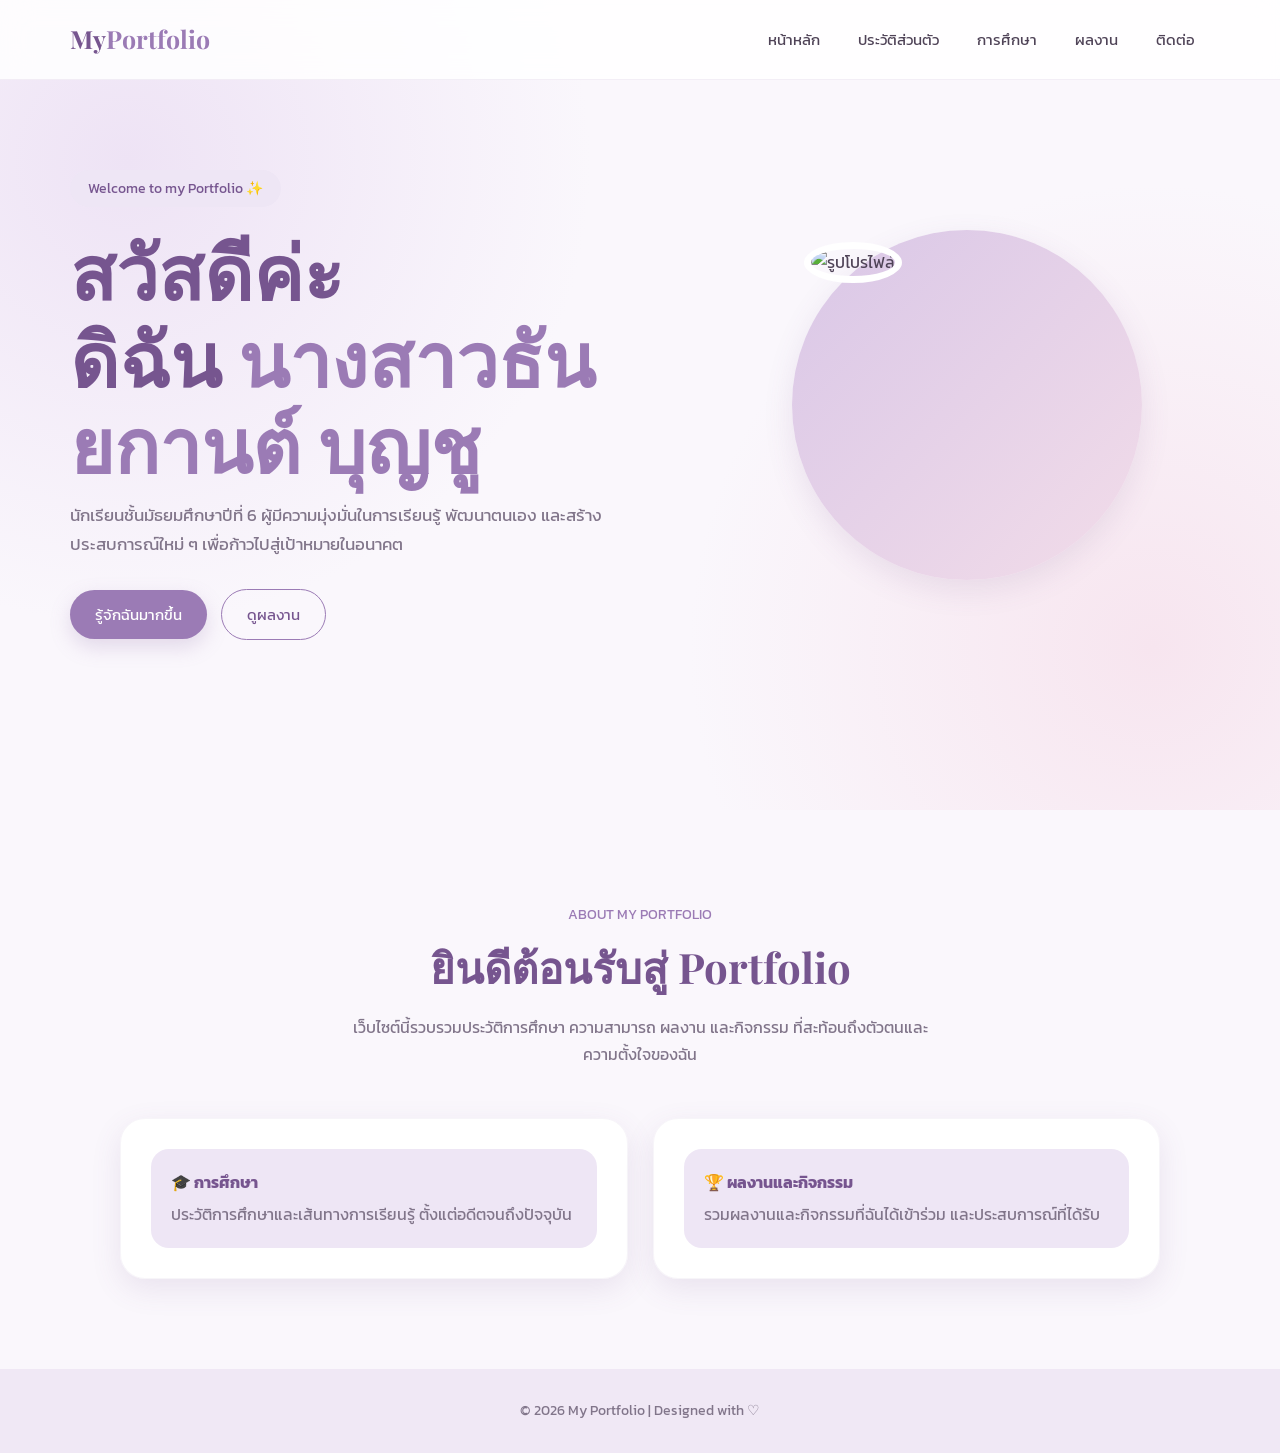
==== commit c0681939: "Update index.html" ====
--- a/index.html
+++ b/index.html
@@ -103,8 +103,8 @@
 
                 สวัสดีค่ะ<br>
 
-                ฉันชื่อ
-                <span>ชื่อของฉัน</span>
+                ดิฉัน
+                <span>นางสาวธันยกานต์ บุญชู</span>
 
             </h1>
 
